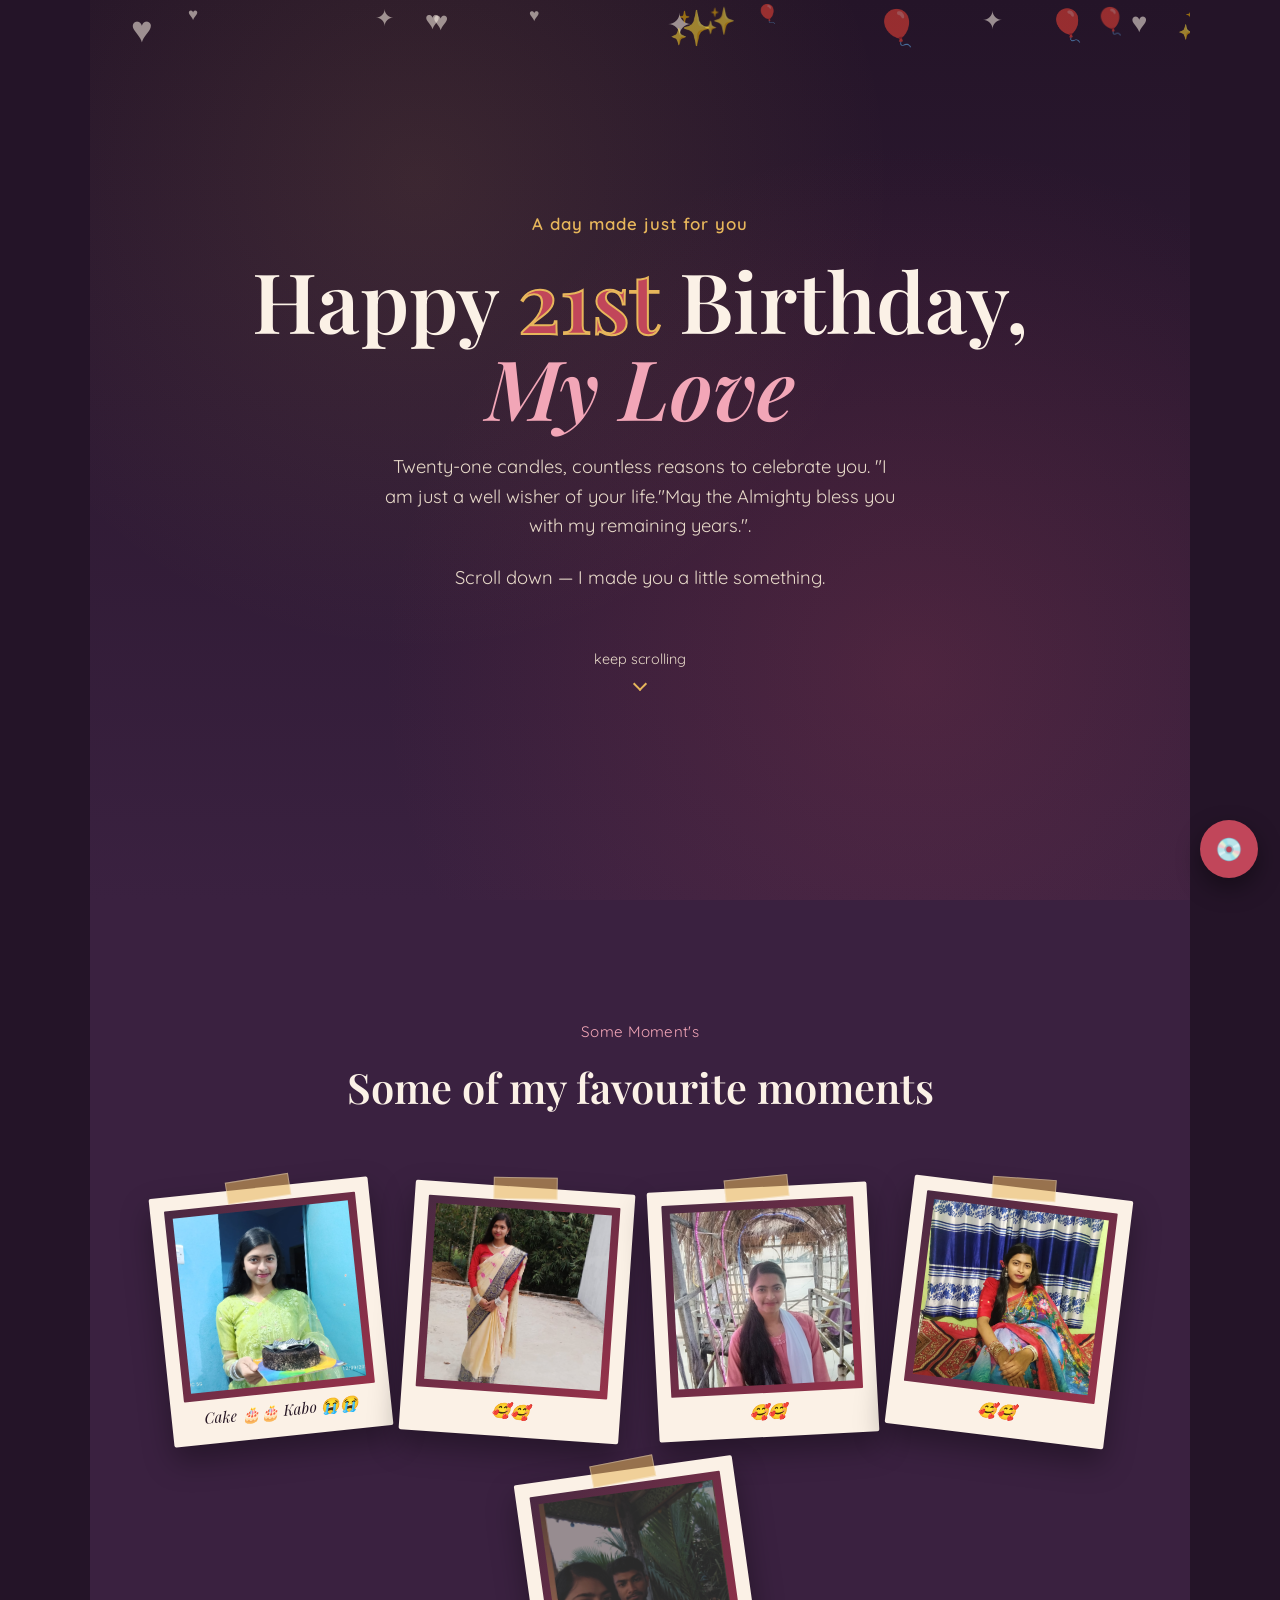
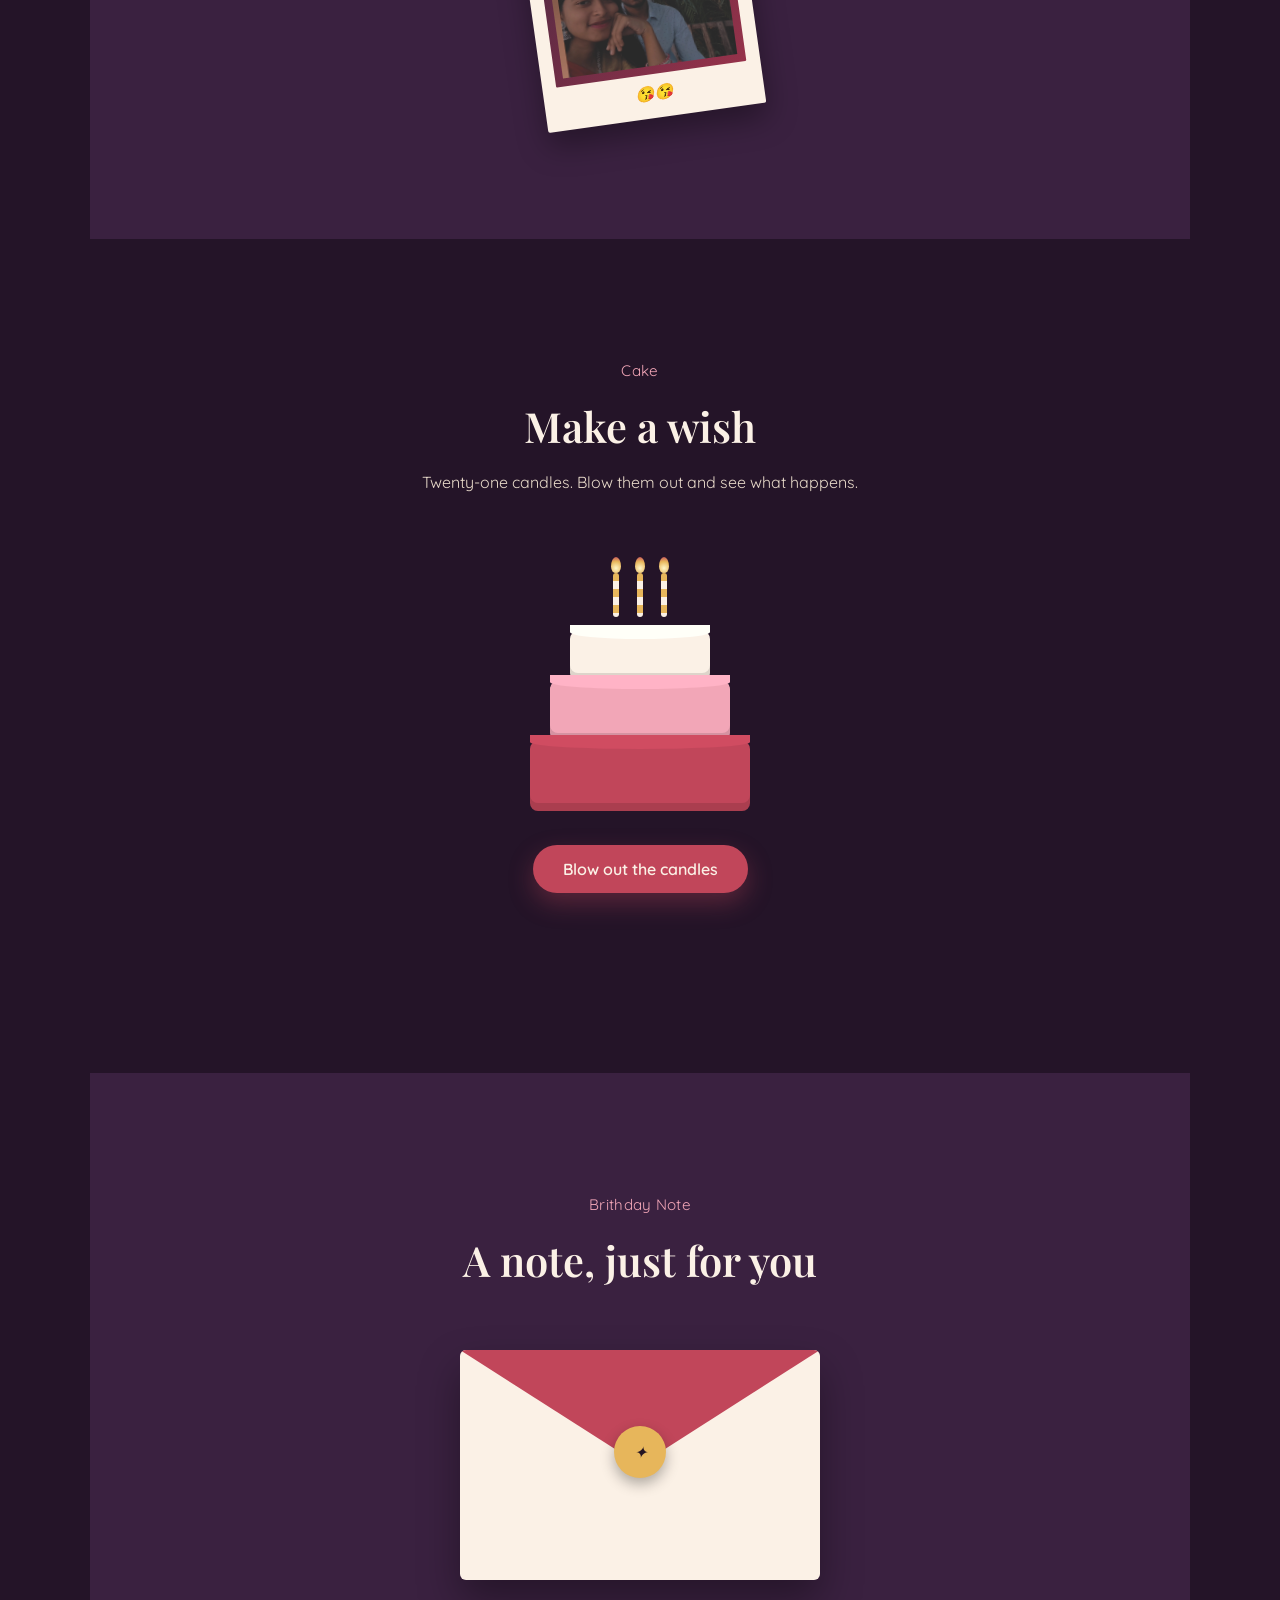
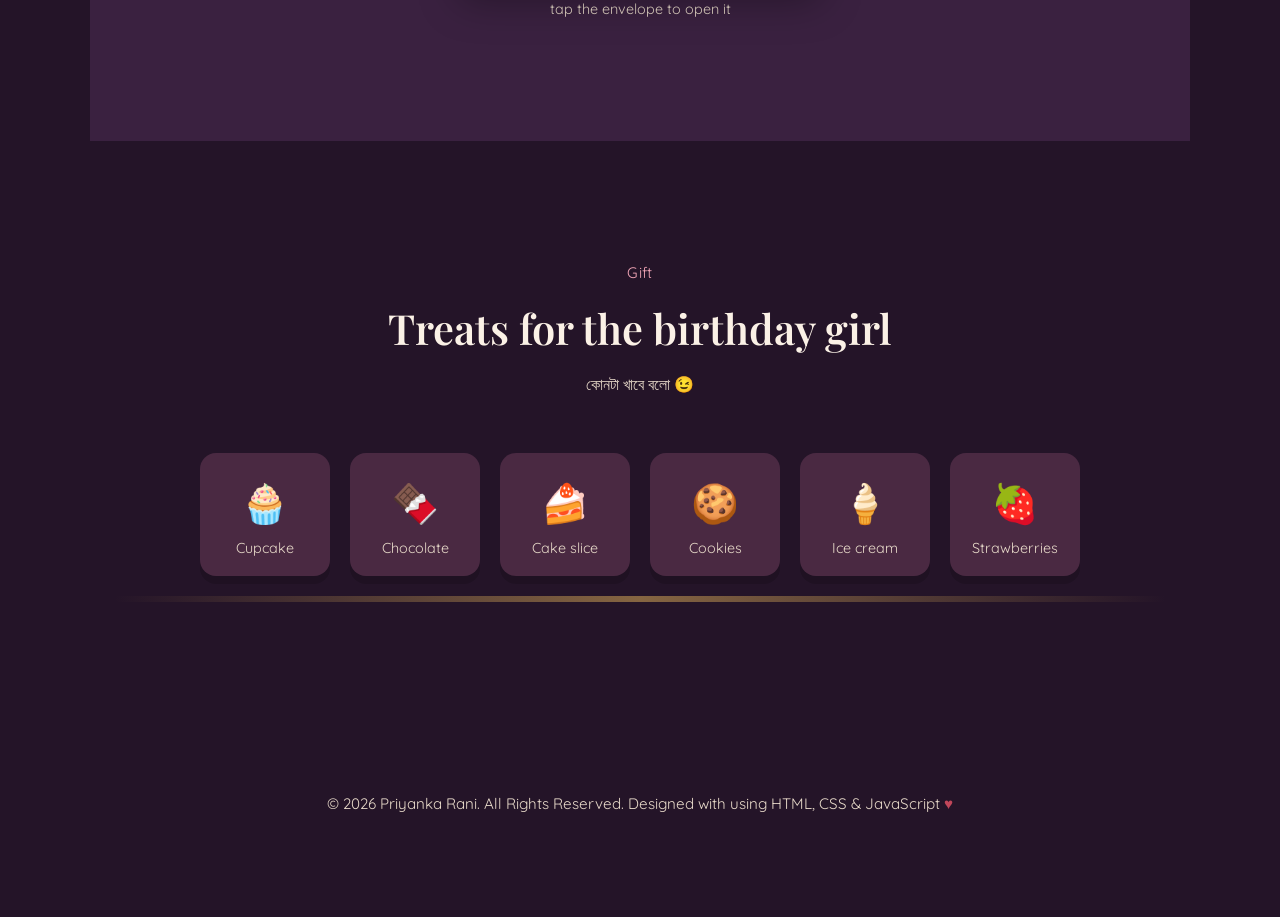
==== index.html @ 7aa27951 "Add files via upload" ====
<!DOCTYPE html>
<html lang="en">
<head>
<meta charset="UTF-8">
<meta name="viewport" content="width=device-width, initial-scale=1.0">
<title>Happy 21st Birthday</title>
<link rel="preconnect" href="https://fonts.googleapis.com">
<link rel="preconnect" href="https://fonts.gstatic.com" crossorigin>
<link href="https://fonts.googleapis.com/css2?family=Playfair+Display:ital,wght@0,500;0,600;0,700;1,500&family=Quicksand:wght@400;500;600;700&display=swap" rel="stylesheet">
<link rel="stylesheet" href="style.css">
</head>
<body>

<!-- ============ HERO ============ -->
<section id="hero">
  <div class="glow" id="floaties"></div>
  <div class="kicker">A day made just for you</div>
  <h1>Happy <span class="num-21">21st</span> Birthday,<br><em id="wife-name">My Love</em></h1>
  <p class="sub">Twenty-one candles, countless reasons to celebrate you.  "I am just a well wisher of your life."May the Almighty bless you with my remaining years.". </p>
  <p class="sub">Scroll down — I made you a little something.</p>
  <div class="scroll-cue"><span>keep scrolling</span><span class="arrow"></span></div>
</section>

<!-- ============ GALLERY ============ -->
<section id="gallery">
  <div class="section-head">
    <div class="eyebrow">Some Moment's</div>
    <h2>Some of my favourite moments</h2>
  
  </div>
  <div class="polaroid-grid">
    <!-- PHOTO SLOT: change src="" to your image path/filename, e.g. src="photo1.jpg" -->
    <div class="polaroid"><span class="tape"></span><div class="frame"><img src="wife_p1.jpg" alt="Add photo 1" onerror="this.style.display='none'; this.parentElement.insertAdjacentHTML('beforeend','Add photo 1')"></div><span class="cap">Cake 🎂🎂 Kabo 😭😭</span></div>
    <div class="polaroid"><span class="tape"></span><div class="frame"><img src="wife_p2.jpg" alt="Add photo 2" onerror="this.style.display='none'; this.parentElement.insertAdjacentHTML('beforeend','Add photo 2')"></div><span class="cap">🥰🥰</span></div>
    <div class="polaroid"><span class="tape"></span><div class="frame"><img src="wife_p3.jpg" alt="Add photo 3" onerror="this.style.display='none'; this.parentElement.insertAdjacentHTML('beforeend','Add photo 3')"></div><span class="cap">🥰🥰</span></div>
    <div class="polaroid"><span class="tape"></span><div class="frame"><img src="wife_p4.jpg" alt="Add photo 4" onerror="this.style.display='none'; this.parentElement.insertAdjacentHTML('beforeend','Add photo 4')"></div><span class="cap">🥰🥰</span></div>
    <div class="polaroid"><span class="tape"></span><div class="frame"><img src="wife_p5.jpg" alt="Add photo 5" onerror="this.style.display='none'; this.parentElement.insertAdjacentHTML('beforeend','Add photo 5')"></div><span class="cap">😘😘</span></div>
  </div>
</section>

<!-- ============ CAKE ============ -->
<section id="cake">
  <div class="section-head">
    <div class="eyebrow">Cake</div>
    <h2>Make a wish</h2>
    <p>Twenty-one candles. Blow them out and see what happens.</p>
  </div>
  <div class="cake-wrap">
    <div class="cake-stage" id="cakeStage">
      <div class="cake">
        <div class="candles">
          <div class="candle"><span class="flame"></span></div>
          <div class="candle"><span class="flame"></span></div>
          <div class="candle"><span class="flame"></span></div>
        </div>
        <div class="tier top"><div class="drip"></div></div>
        <div class="tier middle"><div class="drip"></div></div>
        <div class="tier bottom"><div class="drip"></div></div>
      </div>
    </div>
    <button class="wish-btn" id="wishBtn">Blow out the candles</button>
    <p class="wish-text" id="wishText">Wish made. Here's to twenty-one. 🥂</p>
  </div>
</section>

<!-- Birthday popup -->
<div id="wishOverlay" class="wish-overlay">
  <div class="wish-modal">
    <div class="wish-modal-emoji">🎂</div>
    <h3 id="wishModalTitle">Happy Birthday Golo Molo</h3>
    <p>Here's to twenty-one. 🥂</p>
    <button id="wishModalClose" class="wish-btn">Close</button>
  </div>
</div>

<!-- ============ SPECIAL NOTE ============ -->
<section id="note">
  <div class="section-head">
    <div class="eyebrow">Brithday Note</div>
    <h2>A note, just for you</h2>
  </div>
  <div class="envelope-wrap">
    <div class="envelope" id="envelope">
      <div class="body">
        <div class="flap"></div>
        <div class="seal">✦</div>
        <div class="letter">
          <!-- EDIT THIS MESSAGE -->
          তুমি এতো বড়ো হয়ে গেলে কি করে, বাবা রে বাবা , 21 বছর ।🥰🥰। আমার সোনা বউ 😘😘। সোনা পাখি 😚😚😚। 😘😘 । 

          এবার আমার Treat 🥳🥳🥳 দেও   😛😛. Happy birthday.
          <span class="sign">— Happy birthday 🥰😘😘🎂🎂🎂</span>
        </div>
      </div>
    </div>
  </div>
  <p class="hint" id="envelopeHint">tap the envelope to open it</p>
</section>

<!-- ============ TREATS ============ -->
<section id="treats">
  <div class="section-head">
    <div class="eyebrow">Gift</div>
    <h2>Treats for the birthday girl</h2>
    <p>কোনটা খাবে বলো 😉</p>
  </div>
  <div class="shelf">
    <div class="treat"><span class="emoji">🧁</span><span class="label">Cupcake</span></div>
    <div class="treat"><span class="emoji">🍫</span><span class="label">Chocolate</span></div>
    <div class="treat"><span class="emoji">🍰</span><span class="label">Cake slice</span></div>
    <div class="treat"><span class="emoji">🍪</span><span class="label">Cookies</span></div>
    <div class="treat"><span class="emoji">🍦</span><span class="label">Ice cream</span></div>
    <div class="treat"><span class="emoji">🍓</span><span class="label">Strawberries</span></div>
  </div>
</section>

<footer>
© 2026 Priyanka Rani. All Rights Reserved.

Designed with using HTML, CSS & JavaScript <span class="heart">♥</span> 
</footer>

<!-- MUSIC — put your song file next to this HTML file and update the src below -->
<audio id="bgSong" loop>
  <source src="mp_3song.mpeg" type="audio/mpeg">
</audio>
<button id="music-toggle" title="Play our song">
  <span class="disc">💿</span>
</button>
<div id="music-note">Add a file named <b>song.mp3</b> next to this page to enable music.</div>

<div id="confetti-layer"></div>

<script src="script.js"></script>

</body>
</html>
---- style.css ----
/* ============================================================
     CUSTOMIZE HERE — change the name & message once, it updates everywhere
     ============================================================ */
  :root{
    --bg-deep:   #241428;
    --bg-plum:   #3a2140;
    --bg-plum-2: #4a2942;
    --accent-gold:  #e7b65b;
    --accent-blush: #f2a6b7;
    --berry:     #c1465a;
    --berry-dark:#96324a;
    --cream:     #fbf1e6;
    --cream-dim: #e7d9c9;
    --ink:       #241422;

    --font-display: 'Playfair Display', Georgia, serif;
    --font-body: 'Quicksand', -apple-system, sans-serif;
  }

  *{box-sizing:border-box; margin:0; padding:0;}
  html{scroll-behavior:smooth;}
  body{
    background:var(--bg-deep);
    color:var(--cream);
    font-family:var(--font-body);
    overflow-x:hidden;
    line-height:1.6;
  }
  ::selection{background:var(--berry); color:var(--cream);}

  h1,h2,h3{font-family:var(--font-display); font-weight:600;}

  section{
    position:relative;
    padding:120px 24px;
    max-width:1100px;
    margin:0 auto;
  }

  .eyebrow{
    font-family:var(--font-body);
    font-size:0.95rem;
    color:var(--accent-blush);
    margin-bottom:10px;
    letter-spacing:0.02em;
  }

  /* ============ HERO ============ */
  #hero{
    min-height:100vh;
    display:flex;
    flex-direction:column;
    align-items:center;
    justify-content:center;
    text-align:center;
    padding:24px;
    background:
      radial-gradient(circle at 30% 20%, rgba(231,182,91,0.10), transparent 45%),
      radial-gradient(circle at 75% 75%, rgba(193,70,90,0.18), transparent 50%),
      linear-gradient(180deg, var(--bg-deep) 0%, var(--bg-plum) 100%);
    overflow:hidden;
  }
  #hero .glow{
    position:absolute;
    inset:0;
    pointer-events:none;
  }
  .floaty{
    position:absolute;
    font-size:1.4rem;
    opacity:0.55;
    animation:drift linear infinite;
    will-change:transform;
  }
  @keyframes drift{
    from{ transform:translateY(110vh) translateX(0) rotate(0deg); opacity:0;}
    10%{ opacity:0.6;}
    90%{ opacity:0.5;}
    to{ transform:translateY(-10vh) translateX(30px) rotate(25deg); opacity:0;}
  }

  #hero .kicker{
    font-size:1.05rem;
    letter-spacing:0.06em;
    color:var(--accent-gold);
    margin-bottom:18px;
    font-weight:600;
  }
  #hero h1{
    font-size:clamp(2.6rem, 7vw, 5.2rem);
    line-height:1.05;
    max-width:900px;
    color:var(--cream);
  }
  #hero h1 em{
    font-style:italic;
    color:var(--accent-blush);
  }
  #hero .num-21{
    display:inline-block;
    position:relative;
    color:var(--berry);
    -webkit-text-stroke:2px var(--accent-gold);
  }
  #hero p.sub{
    margin-top:22px;
    font-size:1.15rem;
    color:var(--cream-dim);
    max-width:520px;
  }
  .scroll-cue{
    margin-top:56px;
    font-size:0.9rem;
    color:var(--cream-dim);
    display:flex;
    flex-direction:column;
    align-items:center;
    gap:8px;
  }
  .scroll-cue .arrow{
    width:10px; height:10px;
    border-right:2px solid var(--accent-gold);
    border-bottom:2px solid var(--accent-gold);
    transform:rotate(45deg);
    animation:bob 1.6s ease-in-out infinite;
  }
  @keyframes bob{
    0%,100%{ transform:rotate(45deg) translate(0,0);}
    50%{ transform:rotate(45deg) translate(4px,4px);}
  }

  /* ============ SECTION HEADINGS ============ */
  .section-head{ text-align:center; margin-bottom:56px;}
  .section-head h2{ font-size:clamp(1.9rem,4vw,2.6rem); color:var(--cream);}
  .section-head p{ color:var(--cream-dim); margin-top:10px; max-width:480px; margin-left:auto; margin-right:auto;}

  /* ============ GALLERY (polaroid scrapbook) ============ */
  #gallery{ background:var(--bg-plum);}
  .polaroid-grid{
    display:flex;
    flex-wrap:wrap;
    justify-content:center;
    gap:32px 26px;
    padding-top:10px;
  }
  .polaroid{
    background:var(--cream);
    padding:14px 14px 44px 14px;
    width:220px;
    border-radius:2px;
    box-shadow:0 14px 30px rgba(0,0,0,0.35);
    transform:rotate(var(--tilt,0deg));
    transition:transform .35s ease, box-shadow .35s ease;
    position:relative;
  }
  .polaroid:nth-child(1){ --tilt:-6deg;}
  .polaroid:nth-child(2){ --tilt:4deg;}
  .polaroid:nth-child(3){ --tilt:-3deg;}
  .polaroid:nth-child(4){ --tilt:7deg;}
  .polaroid:nth-child(5){ --tilt:-8deg;}
  .polaroid:nth-child(6){ --tilt:3deg;}
  .polaroid:hover{ transform:rotate(0deg) translateY(-6px) scale(1.04); box-shadow:0 22px 40px rgba(0,0,0,0.45); z-index:2;}
  .polaroid .frame{
    width:100%;
    aspect-ratio:1/1;
    border-radius:1px;
    overflow:hidden;
    background:linear-gradient(135deg, var(--bg-plum-2), var(--berry-dark));
    display:flex;
    align-items:center;
    justify-content:center;
    color:var(--cream);
    font-size:0.8rem;
    text-align:center;
    padding:8px;
  }
  .polaroid .frame img{ width:100%; height:100%; object-fit:cover; display:block;}
  .polaroid .tape{
    position:absolute;
    top:-10px; left:50%;
    transform:translateX(-50%) rotate(-3deg);
    width:64px; height:22px;
    background:rgba(231,182,91,0.55);
    border:1px solid rgba(255,255,255,0.3);
  }
  .polaroid .cap{
    position:absolute;
    bottom:14px; left:0; right:0;
    text-align:center;
    color:var(--ink);
    font-family:var(--font-display);
    font-style:italic;
    font-size:0.95rem;
  }

  /* ============ CAKE ============ */
  #cake{
    background:var(--bg-deep);
    text-align:center;
  }
  .cake-wrap{
    display:flex;
    flex-direction:column;
    align-items:center;
    gap:34px;
  }
  .cake-stage{
    position:relative;
    width:280px;
    height:260px;
    display:flex;
    align-items:flex-end;
    justify-content:center;
  }
  .cake{
    position:relative;
    width:220px;
  }
  .tier{
    width:100%;
    border-radius:8px;
    position:relative;
    box-shadow:inset 0 -8px 0 rgba(0,0,0,0.12);
  }
  .tier.bottom{ height:70px; background:var(--berry);}
  .tier.middle{ width:180px; height:60px; margin:0 auto; background:var(--accent-blush);}
  .tier.top{ width:140px; height:50px; margin:0 auto; background:var(--cream);}
  .drip{
    position:absolute; left:0; right:0; top:-6px;
    height:14px;
    background:inherit;
    border-radius:0 0 50% 50%;
    filter:brightness(1.08);
  }
  .candles{
    position:absolute;
    top:-58px; left:50%;
    transform:translateX(-50%);
    display:flex;
    gap:18px;
  }
  .candle{
    width:6px; height:44px;
    background:repeating-linear-gradient(180deg, var(--accent-gold) 0 8px, var(--cream) 8px 16px);
    border-radius:3px;
    position:relative;
  }
  .flame{
    position:absolute;
    top:-16px; left:50%;
    transform:translateX(-50%);
    width:10px; height:16px;
    background:radial-gradient(circle at 50% 70%, #fff6c8 0%, var(--accent-gold) 55%, var(--berry) 100%);
    border-radius:50% 50% 50% 50% / 60% 60% 40% 40%;
    animation:flicker 1.1s ease-in-out infinite;
    transform-origin:bottom center;
  }
  @keyframes flicker{
    0%,100%{ transform:translateX(-50%) scale(1) rotate(-2deg);}
    50%{ transform:translateX(-50%) scale(1.12,0.94) rotate(2deg);}
  }
  .cake-stage.blown .flame{
    animation:none;
    opacity:0;
    transform:translateX(-50%) scale(0.2);
    transition:opacity .4s ease, transform .4s ease;
  }
  .cake-stage.blown .candle::after{
    content:'';
    position:absolute;
    top:-20px; left:50%;
    transform:translateX(-50%);
    width:3px; height:14px;
    background:linear-gradient(180deg, rgba(255,255,255,0.6), transparent);
    filter:blur(1px);
    opacity:0;
    animation:smoke 1.4s ease-out forwards;
  }
  @keyframes smoke{
    0%{ opacity:0.6; transform:translate(-50%,0) scaleY(1);}
    100%{ opacity:0; transform:translate(-50%,-24px) scaleY(2);}
  }

  .wish-btn{
    font-family:var(--font-body);
    font-weight:600;
    font-size:1rem;
    background:var(--berry);
    color:var(--cream);
    border:none;
    padding:14px 30px;
    border-radius:999px;
    cursor:pointer;
    box-shadow:0 10px 24px rgba(193,70,90,0.35);
    transition:transform .2s ease, box-shadow .2s ease, background .2s ease;
  }
  .wish-btn:hover{ transform:translateY(-2px); box-shadow:0 14px 30px rgba(193,70,90,0.45);}
  .wish-btn:disabled{ background:var(--bg-plum-2); color:var(--cream-dim); box-shadow:none; cursor:default; transform:none;}
  .wish-text{
    font-family:var(--font-display);
    font-style:italic;
    color:var(--accent-gold);
    min-height:1.4em;
    opacity:0;
    transition:opacity .5s ease;
  }
  .wish-text.show{ opacity:1;}

  #confetti-layer{
    position:fixed; inset:0;
    pointer-events:none;
    z-index:9999;
    overflow:hidden;
  }
  .confetto{
    position:absolute;
    top:-12px;
    width:9px; height:14px;
    opacity:0.95;
    animation:fall linear forwards;
  }
  @keyframes fall{
    to{ transform:translateY(108vh) rotate(540deg); opacity:0.4;}
  }

  /* ============ NOTE (envelope) ============ */
  #note{ background:var(--bg-plum); text-align:center;}
  .envelope-wrap{ display:flex; justify-content:center;}
  .envelope{
    position:relative;
    width:min(360px, 86vw);
    cursor:pointer;
    user-select:none;
  }
  .envelope .body{
    background:var(--cream);
    height:230px;
    border-radius:6px;
    box-shadow:0 20px 40px rgba(0,0,0,0.35);
    position:relative;
    overflow:hidden;
  }
  .envelope .flap{
    position:absolute;
    top:0; left:0; right:0;
    height:0;
    border-left:180px solid transparent;
    border-right:180px solid transparent;
    border-top:115px solid var(--berry);
    transform-origin:top center;
    transition:transform .6s cubic-bezier(.6,-0.2,.3,1.3);
    z-index:3;
  }
  .envelope.open .flap{ transform:rotateX(180deg);}
  .seal{
    position:absolute;
    top:76px; left:50%;
    transform:translate(-50%,0);
    width:52px; height:52px;
    background:var(--accent-gold);
    border-radius:50%;
    z-index:4;
    display:flex; align-items:center; justify-content:center;
    font-family:var(--font-display);
    font-style:italic;
    color:var(--ink);
    box-shadow:0 6px 14px rgba(0,0,0,0.3);
    transition:opacity .3s ease, transform .3s ease;
  }
  .envelope.open .seal{ opacity:0; transform:translate(-50%,0) scale(0.6);}
  .hint{
    margin-top:18px;
    color:var(--cream-dim);
    font-size:0.9rem;
  }
  .letter{
    position:absolute;
    left:8%; right:8%; bottom:6px;
    background:var(--cream);
    color:var(--ink);
    border-radius:4px 4px 0 0;
    padding:22px 18px;
    max-height:0;
    overflow:hidden;
    opacity:0;
    transition:max-height .6s ease .15s, opacity .5s ease .2s;
    text-align:left;
    font-family:var(--font-display);
    font-size:1.02rem;
    line-height:1.65;
  }
  .envelope.open .letter{ max-height:220px; opacity:1; overflow-y:auto;}
  .letter .sign{ display:block; margin-top:10px; font-style:italic; color:var(--berry);}

  /* ============ TREATS (bakery shelf) ============ */
  #treats{ background:var(--bg-deep); text-align:center;}
  .shelf{
    display:flex;
    justify-content:center;
    flex-wrap:wrap;
    gap:20px;
    position:relative;
    padding-bottom:26px;
  }
  .shelf::after{
    content:'';
    position:absolute;
    left:0; right:0; bottom:0;
    height:6px;
    background:linear-gradient(90deg, transparent, var(--accent-gold), transparent);
    opacity:0.5;
  }
  .treat{
    width:130px;
    background:var(--bg-plum-2);
    border-radius:16px;
    padding:20px 12px 16px;
    transition:transform .3s ease, box-shadow .3s ease;
    box-shadow:0 8px 0 rgba(0,0,0,0.15);
  }
  .treat:hover{ transform:translateY(-10px); box-shadow:0 18px 24px rgba(0,0,0,0.3);}
  .treat .emoji{ font-size:2.4rem; display:block;}
  .treat .label{ margin-top:10px; font-size:0.9rem; color:var(--cream-dim);}

  /* ============ WISH POPUP ============ */
  .wish-overlay{
    position:fixed;
    inset:0;
    background:rgba(20,10,22,0.72);
    display:flex;
    align-items:center;
    justify-content:center;
    z-index:2000;
    opacity:0;
    pointer-events:none;
    transition:opacity .35s ease;
    padding:24px;
  }
  .wish-overlay.show{
    opacity:1;
    pointer-events:auto;
  }
  .wish-modal{
    background:var(--cream);
    color:var(--ink);
    border-radius:18px;
    padding:40px 34px;
    max-width:360px;
    width:100%;
    text-align:center;
    box-shadow:0 30px 60px rgba(0,0,0,0.45);
    transform:scale(0.85) translateY(10px);
    transition:transform .35s cubic-bezier(.34,1.56,.64,1);
  }
  .wish-overlay.show .wish-modal{
    transform:scale(1) translateY(0);
  }
  .wish-modal-emoji{
    font-size:2.6rem;
    margin-bottom:10px;
  }
  .wish-modal h3{
    font-size:1.5rem;
    color:var(--berry);
    margin-bottom:8px;
  }
  .wish-modal p{
    color:#5a4a55;
    margin-bottom:22px;
  }

  /* ============ FOOTER ============ */
  footer{
    text-align:center;
    padding:70px 24px 100px;
    color:var(--cream-dim);
    font-size:0.95rem;
  }
  footer .heart{ color:var(--berry);}

  /* ============ MUSIC TOGGLE ============ */
  #music-toggle{
    position:fixed;
    right:22px; bottom:22px;
    width:58px; height:58px;
    border-radius:50%;
    background:var(--berry);
    color:var(--cream);
    border:none;
    display:flex; align-items:center; justify-content:center;
    font-size:1.4rem;
    cursor:pointer;
    box-shadow:0 10px 24px rgba(0,0,0,0.4);
    z-index:1000;
    transition:transform .3s ease;
  }
  #music-toggle .disc{
    display:inline-block;
    animation:spin 3s linear infinite;
    animation-play-state:paused;
  }
  #music-toggle.playing .disc{ animation-play-state:running;}
  @keyframes spin{ to{ transform:rotate(360deg);} }
  #music-note{
    position:fixed;
    right:22px; bottom:88px;
    max-width:200px;
    background:var(--bg-plum-2);
    color:var(--cream-dim);
    font-size:0.78rem;
    padding:8px 12px;
    border-radius:10px;
    opacity:0;
    pointer-events:none;
    transition:opacity .3s ease;
    z-index:1000;
  }
  #music-note.show{ opacity:1;}

  @media (max-width:640px){
    section{ padding:90px 18px;}
    .cake-stage{ width:220px;}
  }

  @media (prefers-reduced-motion: reduce){
    *{ animation-duration:0.001ms !important; animation-iteration-count:1 !important; transition-duration:0.001ms !important;}
  }
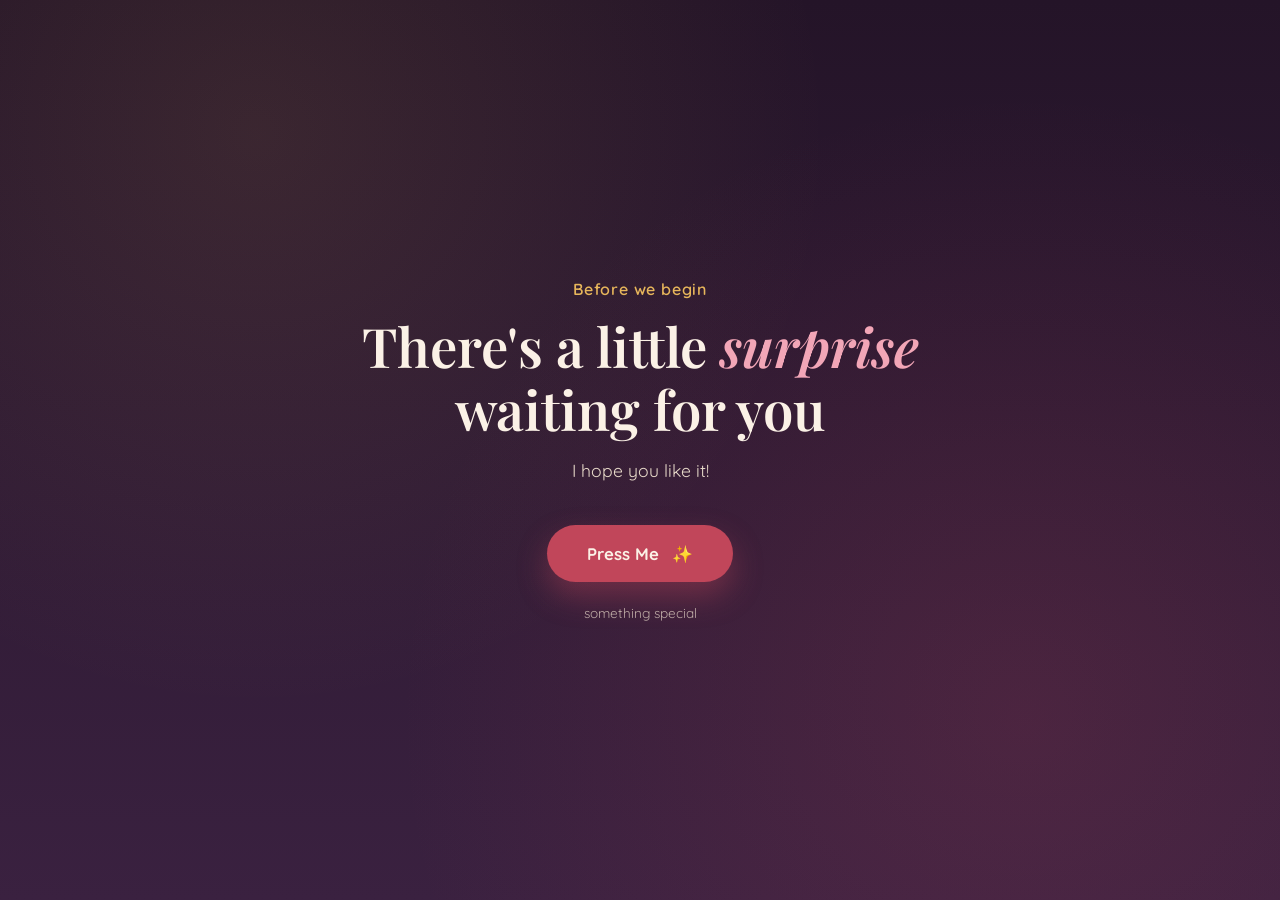
==== commit 5b2ad023: "Update and rename front.html to index.html" ====
--- a/index.html
+++ b/index.html
@@ -3,135 +3,248 @@
 <head>
 <meta charset="UTF-8">
 <meta name="viewport" content="width=device-width, initial-scale=1.0">
-<title>Happy 21st Birthday</title>
+<title>A Little Something For You</title>
 <link rel="preconnect" href="https://fonts.googleapis.com">
 <link rel="preconnect" href="https://fonts.gstatic.com" crossorigin>
 <link href="https://fonts.googleapis.com/css2?family=Playfair+Display:ital,wght@0,500;0,600;0,700;1,500&family=Quicksand:wght@400;500;600;700&display=swap" rel="stylesheet">
-<link rel="stylesheet" href="style.css">
+<style>
+  :root{
+    --bg-deep:   #241428;
+    --bg-plum:   #3a2140;
+    --accent-gold:  #e7b65b;
+    --accent-blush: #f2a6b7;
+    --berry:     #c1465a;
+    --cream:     #fbf1e6;
+    --cream-dim: #e7d9c9;
+
+    --font-display: 'Playfair Display', Georgia, serif;
+    --font-body: 'Quicksand', -apple-system, sans-serif;
+  }
+
+  *{ box-sizing:border-box; margin:0; padding:0; }
+
+  html, body{
+    height:100%;
+  }
+
+  body{
+    font-family:var(--font-body);
+    background:
+      radial-gradient(circle at 20% 15%, rgba(231,182,91,0.10), transparent 45%),
+      radial-gradient(circle at 80% 80%, rgba(193,70,90,0.16), transparent 50%),
+      linear-gradient(180deg, var(--bg-deep) 0%, var(--bg-plum) 100%);
+    color:var(--cream);
+    min-height:100vh;
+    display:flex;
+    flex-direction:column;
+    align-items:center;
+    justify-content:center;
+    text-align:center;
+    overflow:hidden;
+    position:relative;
+    padding:24px;
+  }
+
+  /* ============ BALLOONS ============ */
+  #balloon-field{
+    position:fixed;
+    inset:0;
+    pointer-events:none;
+    overflow:hidden;
+    z-index:1;
+  }
+
+  .balloon{
+    position:absolute;
+    bottom:-220px;
+    width:70px;
+    height:88px;
+    border-radius:50% 50% 50% 50% / 58% 58% 42% 42%;
+    animation-name:rise, sway;
+    animation-timing-function:linear, ease-in-out;
+    animation-iteration-count:infinite, infinite;
+    will-change:transform;
+    filter:drop-shadow(0 10px 14px rgba(0,0,0,0.35));
+  }
+  .balloon::before{
+    content:'';
+    position:absolute;
+    left:50%;
+    top:100%;
+    width:2px;
+    height:60px;
+    background:rgba(255,255,255,0.35);
+    transform:translateX(-50%);
+  }
+  .balloon::after{
+    content:'';
+    position:absolute;
+    left:50%;
+    top:96%;
+    width:12px;
+    height:12px;
+    background:inherit;
+    clip-path:polygon(50% 0, 0 100%, 100% 100%);
+    transform:translateX(-50%);
+  }
+  .balloon .shine{
+    position:absolute;
+    top:16%; left:22%;
+    width:22%; height:30%;
+    background:rgba(255,255,255,0.35);
+    border-radius:50%;
+    filter:blur(1px);
+  }
+
+  @keyframes rise{
+    from{ bottom:-220px; }
+    to{ bottom:115vh; }
+  }
+  @keyframes sway{
+    0%,100%{ transform:translateX(0) rotate(-3deg); }
+    50%{ transform:translateX(24px) rotate(3deg); }
+  }
+
+  /* ============ CONTENT ============ */
+  .content{
+    position:relative;
+    z-index:2;
+    max-width:560px;
+  }
+
+  .kicker{
+    font-size:1rem;
+    letter-spacing:0.05em;
+    color:var(--accent-gold);
+    font-weight:600;
+    margin-bottom:16px;
+  }
+
+  h1{
+    font-family:var(--font-display);
+    font-weight:600;
+    font-size:clamp(2.2rem, 6vw, 3.4rem);
+    line-height:1.15;
+    color:var(--cream);
+    margin-bottom:18px;
+  }
+  h1 em{
+    font-style:italic;
+    color:var(--accent-blush);
+  }
+
+  p.sub{
+    font-size:1.1rem;
+    color:var(--cream-dim);
+    margin-bottom:44px;
+  }
+
+  .special-btn{
+    font-family:var(--font-body);
+    font-weight:700;
+    font-size:1.05rem;
+    background:var(--berry);
+    color:var(--cream);
+    border:none;
+    padding:18px 40px;
+    border-radius:999px;
+    cursor:pointer;
+    box-shadow:0 14px 30px rgba(193,70,90,0.4);
+    transition:transform .25s ease, box-shadow .25s ease, background .25s ease;
+    position:relative;
+    overflow:hidden;
+  }
+  .special-btn:hover{
+    transform:translateY(-3px) scale(1.03);
+    box-shadow:0 20px 38px rgba(193,70,90,0.5);
+  }
+  .special-btn:active{
+    transform:translateY(-1px) scale(0.99);
+  }
+  .special-btn .sparkle{
+    margin-left:8px;
+    display:inline-block;
+    animation:pulse 1.8s ease-in-out infinite;
+  }
+  @keyframes pulse{
+    0%,100%{ transform:scale(1); opacity:1; }
+    50%{ transform:scale(1.25); opacity:0.7; }
+  }
+
+  .hint{
+    margin-top:22px;
+    font-size:0.85rem;
+    color:var(--cream-dim);
+    opacity:0.75;
+  }
+
+  @media (prefers-reduced-motion: reduce){
+    .balloon{ animation:none; opacity:0.5; bottom:20%; }
+    .special-btn .sparkle{ animation:none; }
+  }
+</style>
 </head>
 <body>
 
-<!-- ============ HERO ============ -->
-<section id="hero">
-  <div class="glow" id="floaties"></div>
-  <div class="kicker">A day made just for you</div>
-  <h1>Happy <span class="num-21">21st</span> Birthday,<br><em id="wife-name">My Love</em></h1>
-  <p class="sub">Twenty-one candles, countless reasons to celebrate you.  "I am just a well wisher of your life."May the Almighty bless you with my remaining years.". </p>
-  <p class="sub">Scroll down — I made you a little something.</p>
-  <div class="scroll-cue"><span>keep scrolling</span><span class="arrow"></span></div>
-</section>
-
-<!-- ============ GALLERY ============ -->
-<section id="gallery">
-  <div class="section-head">
-    <div class="eyebrow">Some Moment's</div>
-    <h2>Some of my favourite moments</h2>
-  
+  <div id="balloon-field"></div>
+
+  <div class="content">
+    <div class="kicker">Before we begin</div>
+    <h1>There's a little <em>surprise</em><br>waiting for you</h1>
+    <p class="sub">I hope you like it!</p>
+    <button class="special-btn" id="specialBtn">Press Me <span class="sparkle">✨</span></button>
+    <p class="hint">something special</p>
   </div>
-  <div class="polaroid-grid">
-    <!-- PHOTO SLOT: change src="" to your image path/filename, e.g. src="photo1.jpg" -->
-    <div class="polaroid"><span class="tape"></span><div class="frame"><img src="wife_p1.jpg" alt="Add photo 1" onerror="this.style.display='none'; this.parentElement.insertAdjacentHTML('beforeend','Add photo 1')"></div><span class="cap">Cake 🎂🎂 Kabo 😭😭</span></div>
-    <div class="polaroid"><span class="tape"></span><div class="frame"><img src="wife_p2.jpg" alt="Add photo 2" onerror="this.style.display='none'; this.parentElement.insertAdjacentHTML('beforeend','Add photo 2')"></div><span class="cap">🥰🥰</span></div>
-    <div class="polaroid"><span class="tape"></span><div class="frame"><img src="wife_p3.jpg" alt="Add photo 3" onerror="this.style.display='none'; this.parentElement.insertAdjacentHTML('beforeend','Add photo 3')"></div><span class="cap">🥰🥰</span></div>
-    <div class="polaroid"><span class="tape"></span><div class="frame"><img src="wife_p4.jpg" alt="Add photo 4" onerror="this.style.display='none'; this.parentElement.insertAdjacentHTML('beforeend','Add photo 4')"></div><span class="cap">🥰🥰</span></div>
-    <div class="polaroid"><span class="tape"></span><div class="frame"><img src="wife_p5.jpg" alt="Add photo 5" onerror="this.style.display='none'; this.parentElement.insertAdjacentHTML('beforeend','Add photo 5')"></div><span class="cap">😘😘</span></div>
-  </div>
-</section>
-
-<!-- ============ CAKE ============ -->
-<section id="cake">
-  <div class="section-head">
-    <div class="eyebrow">Cake</div>
-    <h2>Make a wish</h2>
-    <p>Twenty-one candles. Blow them out and see what happens.</p>
-  </div>
-  <div class="cake-wrap">
-    <div class="cake-stage" id="cakeStage">
-      <div class="cake">
-        <div class="candles">
-          <div class="candle"><span class="flame"></span></div>
-          <div class="candle"><span class="flame"></span></div>
-          <div class="candle"><span class="flame"></span></div>
-        </div>
-        <div class="tier top"><div class="drip"></div></div>
-        <div class="tier middle"><div class="drip"></div></div>
-        <div class="tier bottom"><div class="drip"></div></div>
-      </div>
-    </div>
-    <button class="wish-btn" id="wishBtn">Blow out the candles</button>
-    <p class="wish-text" id="wishText">Wish made. Here's to twenty-one. 🥂</p>
-  </div>
-</section>
-
-<!-- Birthday popup -->
-<div id="wishOverlay" class="wish-overlay">
-  <div class="wish-modal">
-    <div class="wish-modal-emoji">🎂</div>
-    <h3 id="wishModalTitle">Happy Birthday Golo Molo</h3>
-    <p>Here's to twenty-one. 🥂</p>
-    <button id="wishModalClose" class="wish-btn">Close</button>
-  </div>
-</div>
-
-<!-- ============ SPECIAL NOTE ============ -->
-<section id="note">
-  <div class="section-head">
-    <div class="eyebrow">Brithday Note</div>
-    <h2>A note, just for you</h2>
-  </div>
-  <div class="envelope-wrap">
-    <div class="envelope" id="envelope">
-      <div class="body">
-        <div class="flap"></div>
-        <div class="seal">✦</div>
-        <div class="letter">
-          <!-- EDIT THIS MESSAGE -->
-          তুমি এতো বড়ো হয়ে গেলে কি করে, বাবা রে বাবা , 21 বছর ।🥰🥰। আমার সোনা বউ 😘😘। সোনা পাখি 😚😚😚। 😘😘 । 
-
-          এবার আমার Treat 🥳🥳🥳 দেও   😛😛. Happy birthday.
-          <span class="sign">— Happy birthday 🥰😘😘🎂🎂🎂</span>
-        </div>
-      </div>
-    </div>
-  </div>
-  <p class="hint" id="envelopeHint">tap the envelope to open it</p>
-</section>
-
-<!-- ============ TREATS ============ -->
-<section id="treats">
-  <div class="section-head">
-    <div class="eyebrow">Gift</div>
-    <h2>Treats for the birthday girl</h2>
-    <p>কোনটা খাবে বলো 😉</p>
-  </div>
-  <div class="shelf">
-    <div class="treat"><span class="emoji">🧁</span><span class="label">Cupcake</span></div>
-    <div class="treat"><span class="emoji">🍫</span><span class="label">Chocolate</span></div>
-    <div class="treat"><span class="emoji">🍰</span><span class="label">Cake slice</span></div>
-    <div class="treat"><span class="emoji">🍪</span><span class="label">Cookies</span></div>
-    <div class="treat"><span class="emoji">🍦</span><span class="label">Ice cream</span></div>
-    <div class="treat"><span class="emoji">🍓</span><span class="label">Strawberries</span></div>
-  </div>
-</section>
-
-<footer>
-© 2026 Priyanka Rani. All Rights Reserved.
-
-Designed with using HTML, CSS & JavaScript <span class="heart">♥</span> 
-</footer>
-
-<!-- MUSIC — put your song file next to this HTML file and update the src below -->
-<audio id="bgSong" loop>
-  <source src="mp_3song.mpeg" type="audio/mpeg">
-</audio>
-<button id="music-toggle" title="Play our song">
-  <span class="disc">💿</span>
-</button>
-<div id="music-note">Add a file named <b>song.mp3</b> next to this page to enable music.</div>
-
-<div id="confetti-layer"></div>
-
-<script src="script.js"></script>
+
+<script>
+  // ============================================================
+  // CUSTOMIZE: change this to the filename of your main birthday page
+  // ============================================================
+  const NEXT_PAGE = "birthday.html";
+
+  document.getElementById('specialBtn').addEventListener('click', () => {
+    window.location.href = NEXT_PAGE;
+  });
+
+  // Generate rising balloons
+  (function balloons(){
+    const field = document.getElementById('balloon-field');
+    const colors = ['#c1465a', '#e7b65b', '#f2a6b7', '#8fd3c7', '#fbf1e6'];
+    const reduced = window.matchMedia('(prefers-reduced-motion: reduce)').matches;
+    const count = reduced ? 6 : 18;
+
+    for(let i = 0; i < count; i++){
+      const b = document.createElement('div');
+      b.className = 'balloon';
+      const color = colors[Math.floor(Math.random() * colors.length)];
+      b.style.background = `radial-gradient(circle at 35% 30%, ${lighten(color)}, ${color})`;
+      b.style.left = Math.random() * 96 + '%';
+      const size = 50 + Math.random() * 40;
+      b.style.width = size + 'px';
+      b.style.height = (size * 1.25) + 'px';
+
+      const riseDuration = 10 + Math.random() * 10;
+      const swayDuration = 3 + Math.random() * 2;
+      const delay = Math.random() * riseDuration;
+      b.style.animationDuration = `${riseDuration}s, ${swayDuration}s`;
+      b.style.animationDelay = `-${delay}s, -${Math.random() * swayDuration}s`;
+
+      const shine = document.createElement('span');
+      shine.className = 'shine';
+      b.appendChild(shine);
+
+      field.appendChild(b);
+    }
+  })();
+
+  function lighten(hex){
+    // quick helper to create a lighter highlight shade for each balloon
+    const num = parseInt(hex.slice(1), 16);
+    let r = (num >> 16) + 60, g = ((num >> 8) & 0x00FF) + 60, b = (num & 0x0000FF) + 60;
+    r = Math.min(255, r); g = Math.min(255, g); b = Math.min(255, b);
+    return `rgb(${r},${g},${b})`;
+  }
+</script>
 
 </body>
 </html>
